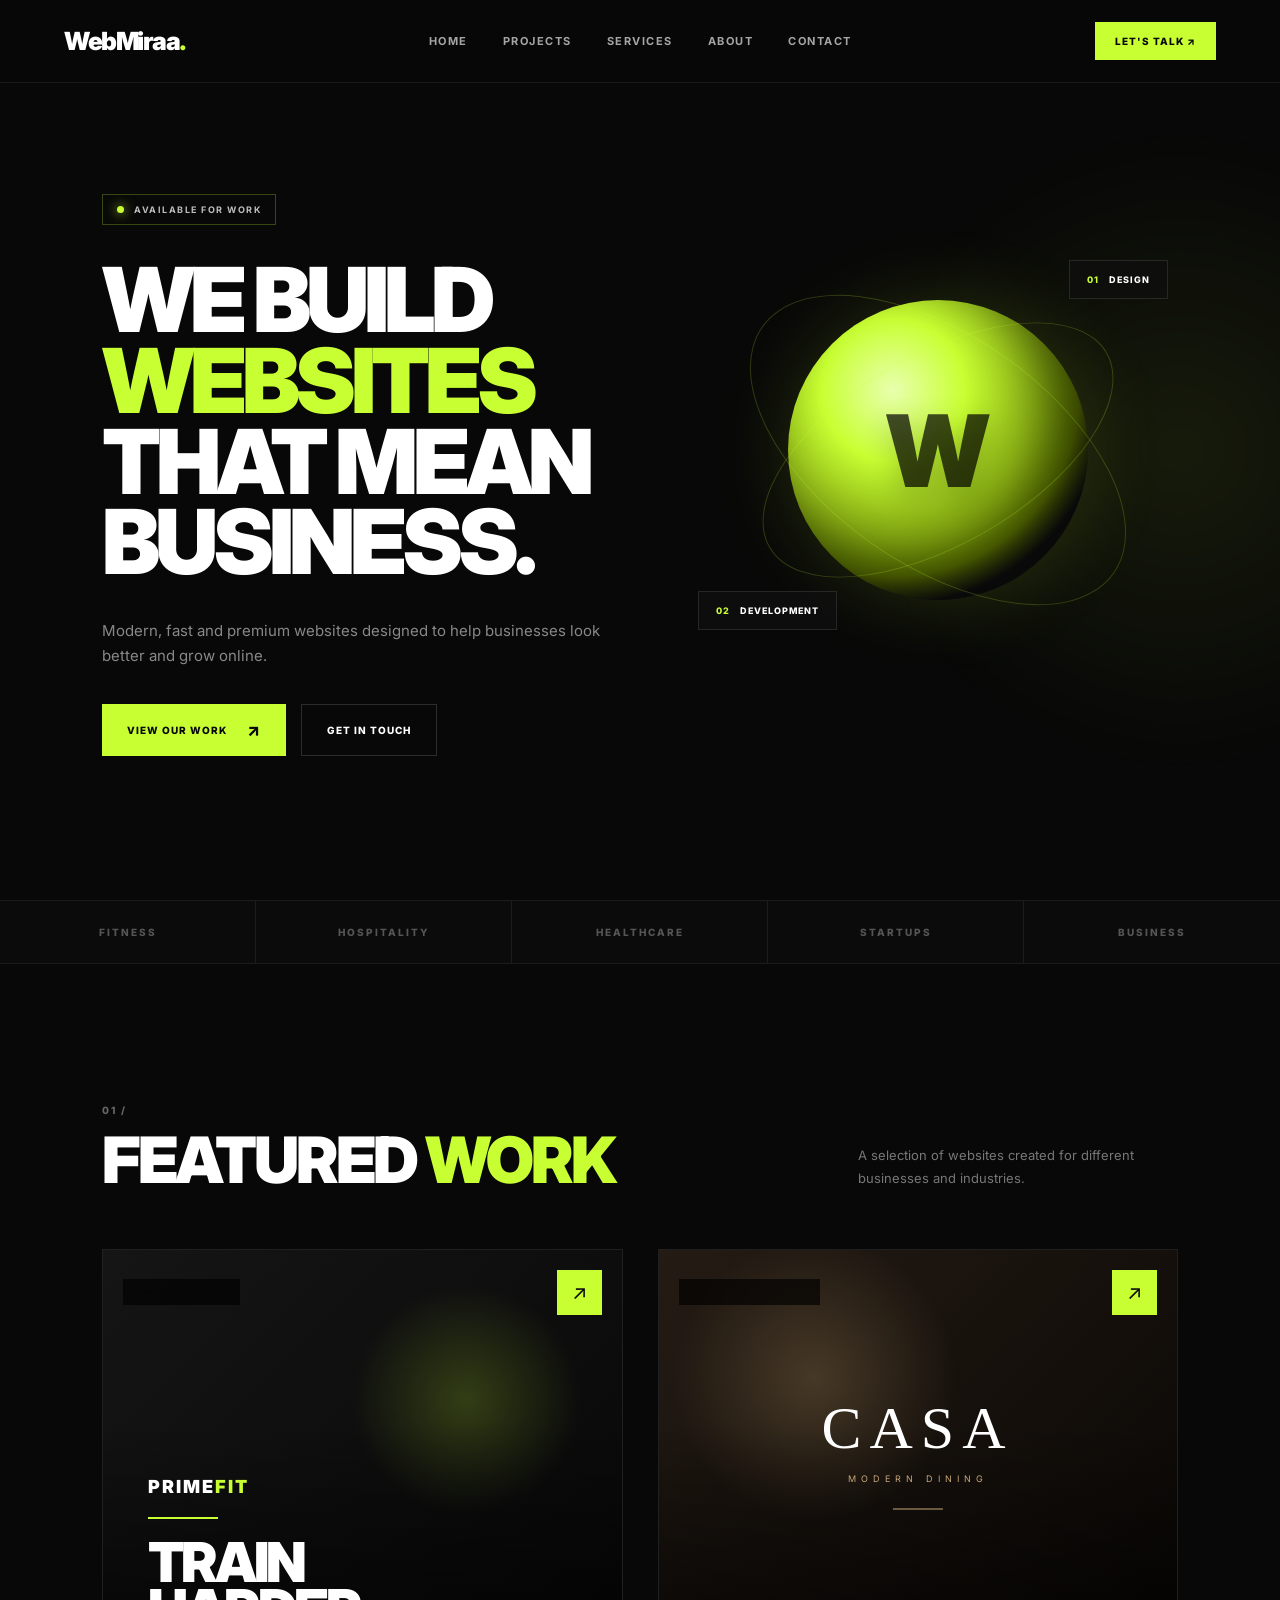
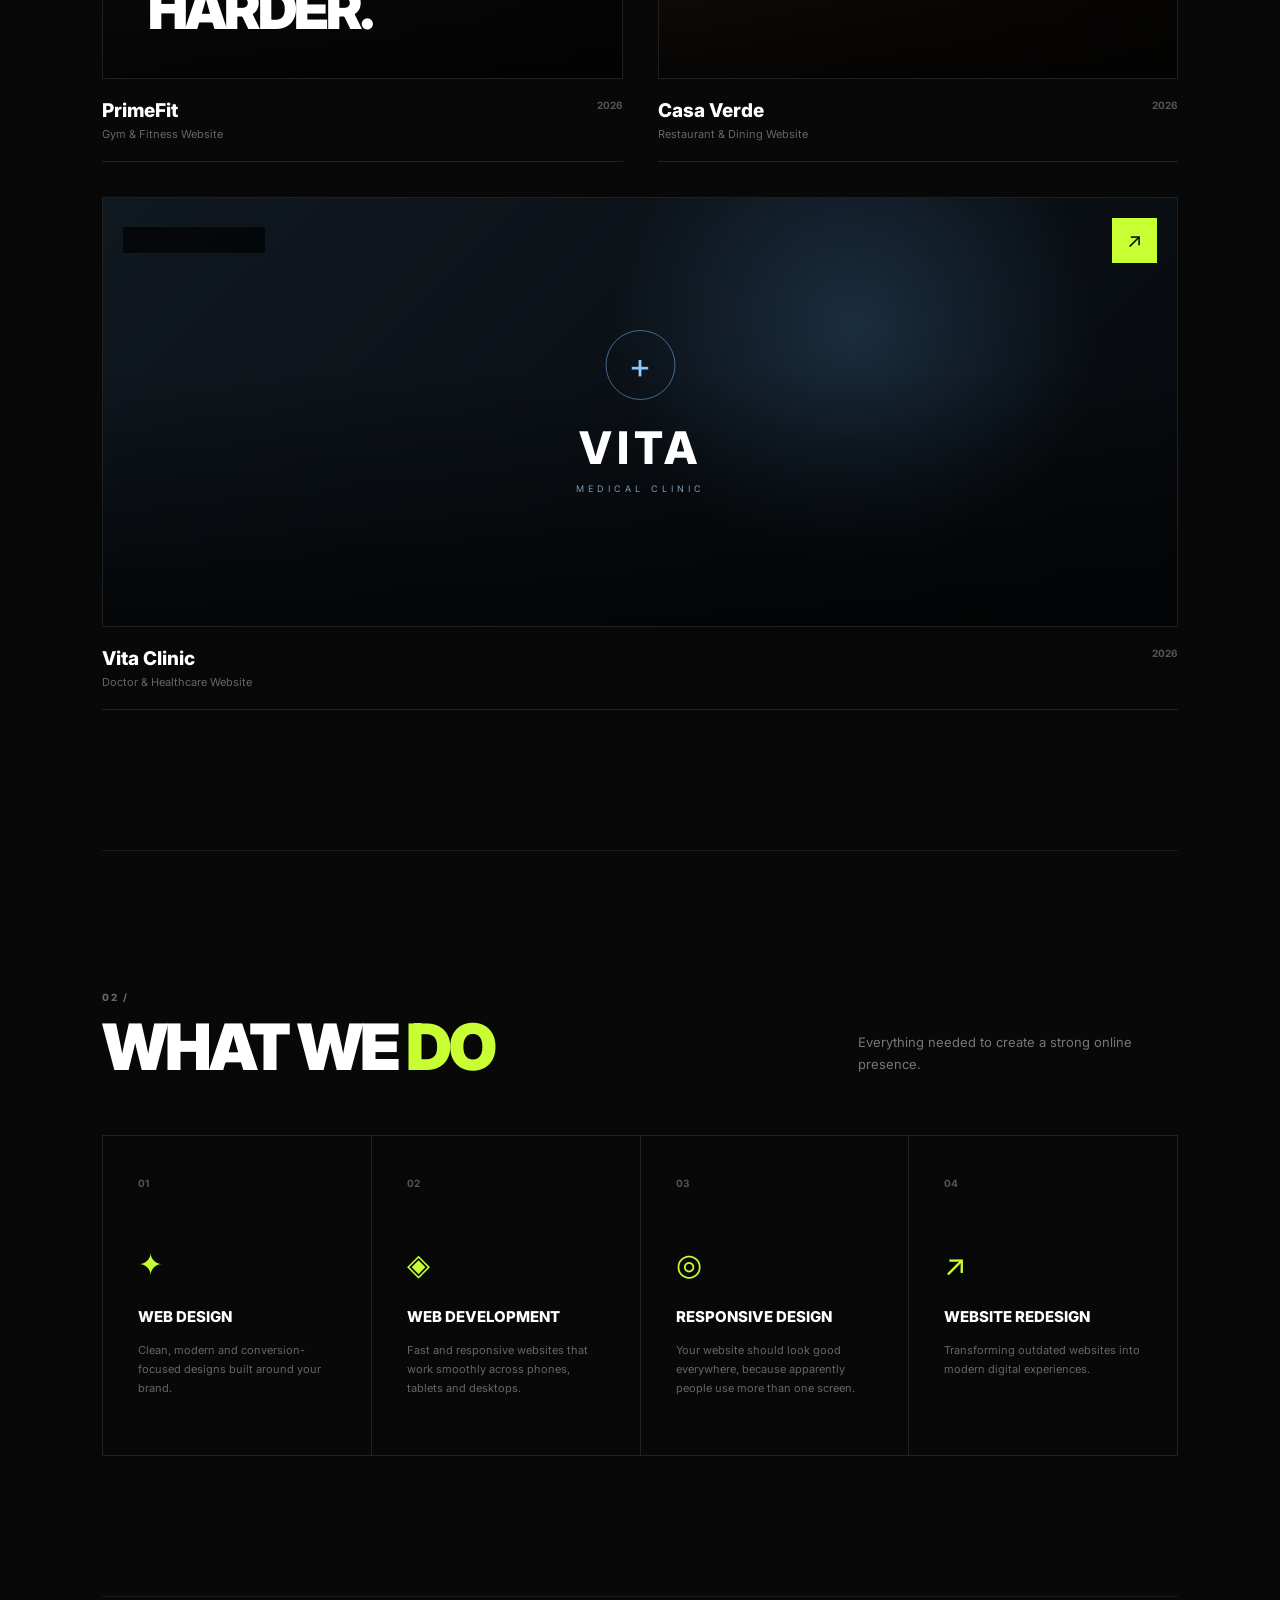
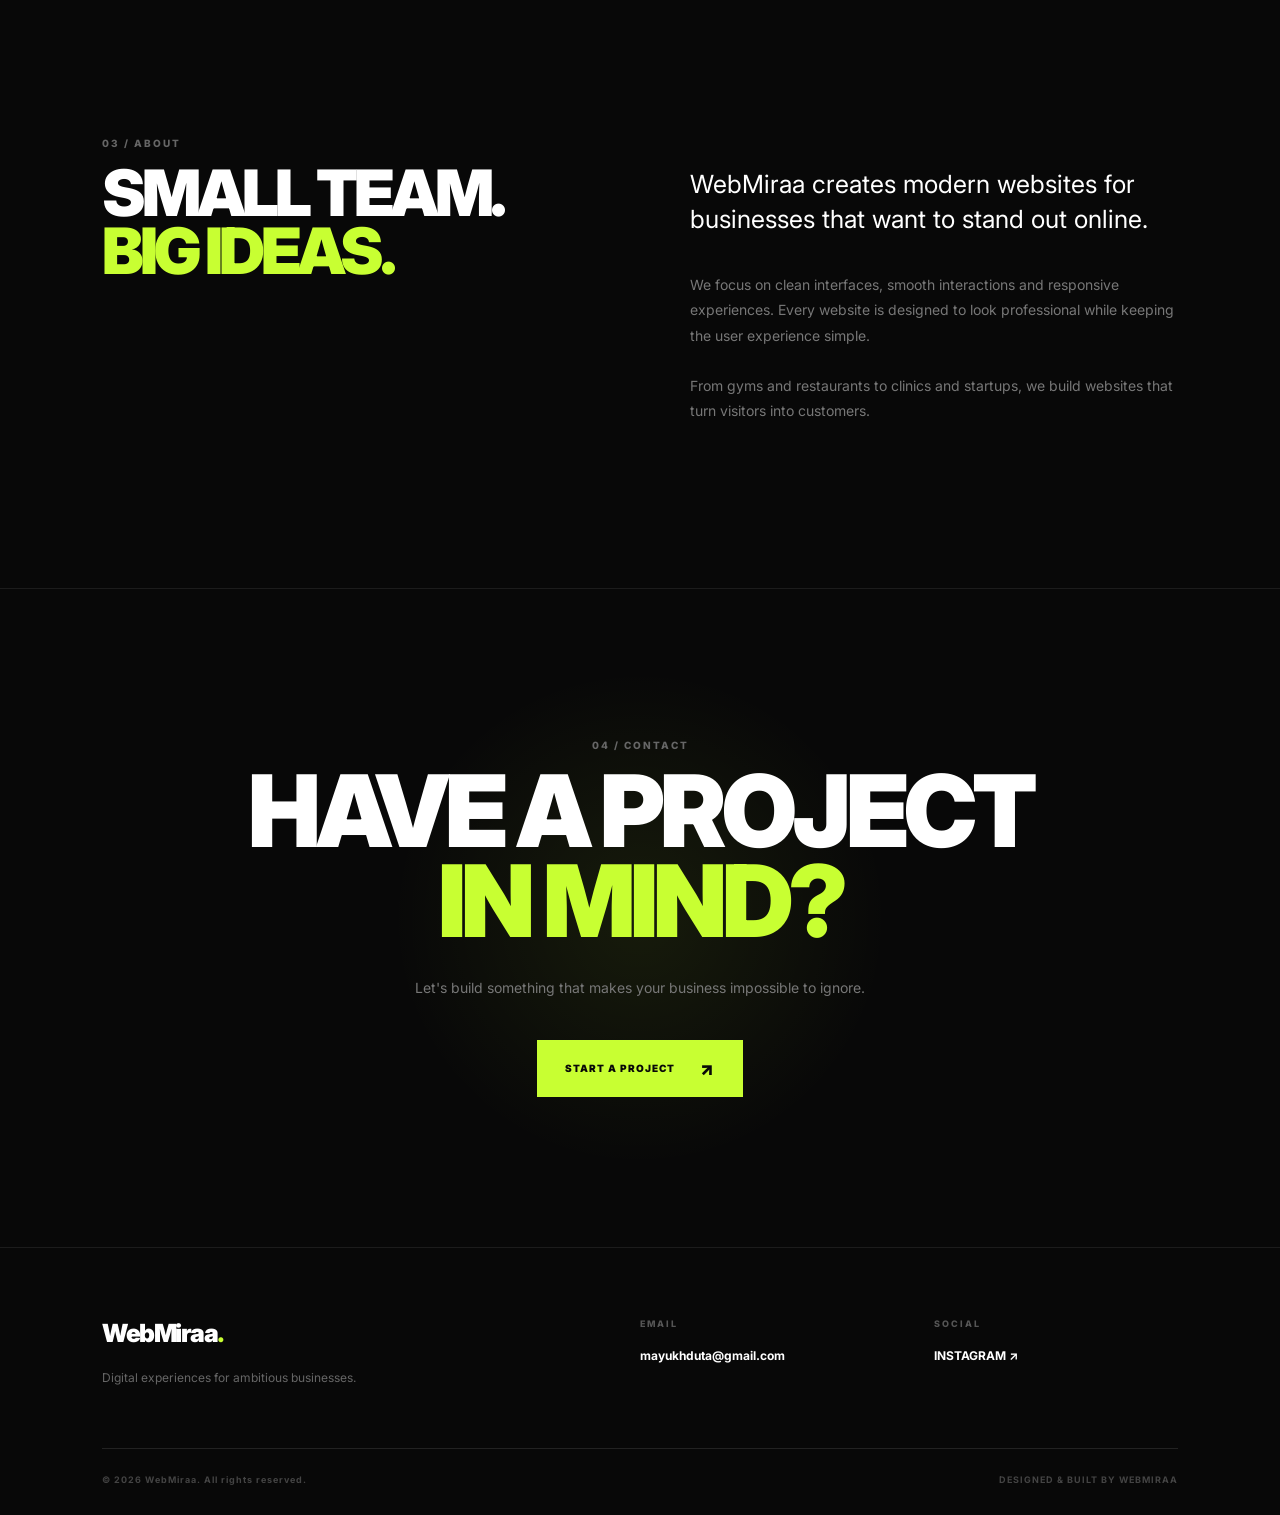
==== index.html @ 18532b86 "Add files via upload" ====
<!DOCTYPE html>
<html lang="en">
<head>
    <meta charset="UTF-8">
    <meta name="viewport" content="width=device-width, initial-scale=1.0">

    <title>WebMiraa | Premium Websites</title>

   

    <link rel="preconnect" href="https://fonts.googleapis.com">
    <link rel="preconnect" href="https://fonts.gstatic.com" crossorigin>
    <link href="https://fonts.googleapis.com/css2?family=Inter:wght@400;500;600;700;800;900&display=swap" rel="stylesheet">
   <link rel="stylesheet" href="style.css">
</head>

<body>

    <!-- ================= NAVBAR ================= -->

    <header class="navbar">
        <div class="nav-container">

            <a href="#home" class="logo">
                WebMiraa<span>.</span>
            </a>

            <nav class="nav-links">
                <a href="#home">HOME</a>
                <a href="#projects">PROJECTS</a>
                <a href="#services">SERVICES</a>
                <a href="#about">ABOUT</a>
                <a href="#contact">CONTACT</a>
            </nav>

            <a href="https://mail.google.com/mail/?view=cm&fs=1&to=mayukhduta@gmail.com"
               target="_blank"
               class="nav-button">
                LET'S TALK ↗
            </a>

        </div>
    </header>


    <!-- ================= HERO ================= -->

    <main>

        <section class="hero" id="home">

            <div class="hero-bg"></div>

            <div class="hero-content">

                <div class="availability">
                    <span></span>
                    AVAILABLE FOR WORK
                </div>

                <h1>
                    WE BUILD
                    <br>
                    <span>WEBSITES</span>
                    <br>
                    THAT MEAN
                    <br>
                    BUSINESS.
                </h1>

                <p>
                    Modern, fast and premium websites designed to help
                    businesses look better and grow online.
                </p>

                <div class="hero-buttons">

                    <a href="#projects" class="primary-btn">
                        VIEW OUR WORK
                        <span>↗</span>
                    </a>

                    <a href="https://mail.google.com/mail/?view=cm&fs=1&to=mayukhduta@gmail.com"
                       target="_blank"
                       class="secondary-btn">
                        GET IN TOUCH
                    </a>

                </div>

            </div>


            <!-- HERO ORB -->

            <div class="hero-visual">

                <div class="orb">
                    <div class="orb-inner">
                        W
                    </div>
                </div>

                <div class="orbit orbit-one"></div>
                <div class="orbit orbit-two"></div>

                <div class="floating-card card-one">
                    <span>01</span>
                    DESIGN
                </div>

                <div class="floating-card card-two">
                    <span>02</span>
                    DEVELOPMENT
                </div>

            </div>

        </section>


        <!-- ================= TRUST STRIP ================= -->

        <section class="trust-strip">

            <div>FITNESS</div>
            <div>HOSPITALITY</div>
            <div>HEALTHCARE</div>
            <div>STARTUPS</div>
            <div>BUSINESS</div>

        </section>


        <!-- ================= PROJECTS ================= -->

        <section class="projects section" id="projects">

            <div class="section-header">

                <div>
                    <span class="section-number">01 /</span>

                    <h2>
                        FEATURED
                        <span>WORK</span>
                    </h2>
                </div>

                <p>
                    A selection of websites created for different
                    businesses and industries.
                </p>

            </div>


            <div class="projects-grid">

                <!-- GYM -->

                <article class="project-card">

                    <div class="project-image gym-image">

                        <div class="project-overlay">

                            <span>FITNESS WEBSITE</span>

                            <a href="gym/index.html" class="project-link">
                                ↗
                            </a>

                        </div>

                        <div class="project-preview">
                            <div class="preview-logo">
                                PRIME<span>FIT</span>
                            </div>

                            <div class="preview-line"></div>

                            <div class="preview-text">
                                TRAIN<br>
                                HARDER.
                            </div>
                        </div>

                    </div>

                    <div class="project-info">

                        <div>
                            <h3>PrimeFit</h3>
                            <p>Gym & Fitness Website</p>
                        </div>

                        <span class="project-year">
                            2026
                        </span>

                    </div>

                </article>


                <!-- RESTAURANT -->

                <article class="project-card">

                    <div class="project-image restaurant-image">

                        <div class="project-overlay">

                            <span>RESTAURANT WEBSITE</span>

                            <a href="restaurant/index.html" class="project-link">
                                ↗
                            </a>

                        </div>

                        <div class="restaurant-preview">

                            <div class="restaurant-title">
                                CASA
                            </div>

                            <div class="restaurant-subtitle">
                                MODERN DINING
                            </div>

                            <div class="restaurant-line"></div>

                        </div>

                    </div>

                    <div class="project-info">

                        <div>
                            <h3>Casa Verde</h3>
                            <p>Restaurant & Dining Website</p>
                        </div>

                        <span class="project-year">
                            2026
                        </span>

                    </div>

                </article>


                <!-- CLINIC -->

                <article class="project-card">

                    <div class="project-image clinic-image">

                        <div class="project-overlay">

                            <span>HEALTHCARE WEBSITE</span>

                            <a href="clinic/index.html" class="project-link">
                                ↗
                            </a>

                        </div>

                        <div class="clinic-preview">

                            <div class="clinic-symbol">
                                +
                            </div>

                            <div class="clinic-name">
                                VITA
                            </div>

                            <div class="clinic-subtitle">
                                MEDICAL CLINIC
                            </div>

                        </div>

                    </div>

                    <div class="project-info">

                        <div>
                            <h3>Vita Clinic</h3>
                            <p>Doctor & Healthcare Website</p>
                        </div>

                        <span class="project-year">
                            2026
                        </span>

                    </div>

                </article>

            </div>

        </section>


        <!-- ================= SERVICES ================= -->

        <section class="services section" id="services">

            <div class="section-header">

                <div>
                    <span class="section-number">02 /</span>

                    <h2>
                        WHAT WE
                        <span>DO</span>
                    </h2>
                </div>

                <p>
                    Everything needed to create a strong online presence.
                </p>

            </div>


            <div class="services-grid">

                <div class="service-card">

                    <span class="service-number">01</span>

                    <div class="service-icon">
                        ✦
                    </div>

                    <h3>WEB DESIGN</h3>

                    <p>
                        Clean, modern and conversion-focused designs
                        built around your brand.
                    </p>

                </div>


                <div class="service-card">

                    <span class="service-number">02</span>

                    <div class="service-icon">
                        ◈
                    </div>

                    <h3>WEB DEVELOPMENT</h3>

                    <p>
                        Fast and responsive websites that work smoothly
                        across phones, tablets and desktops.
                    </p>

                </div>


                <div class="service-card">

                    <span class="service-number">03</span>

                    <div class="service-icon">
                        ◎
                    </div>

                    <h3>RESPONSIVE DESIGN</h3>

                    <p>
                        Your website should look good everywhere,
                        because apparently people use more than one screen.
                    </p>

                </div>


                <div class="service-card">

                    <span class="service-number">04</span>

                    <div class="service-icon">
                        ↗
                    </div>

                    <h3>WEBSITE REDESIGN</h3>

                    <p>
                        Transforming outdated websites into modern
                        digital experiences.
                    </p>

                </div>

            </div>

        </section>


        <!-- ================= ABOUT ================= -->

        <section class="about section" id="about">

            <div class="about-left">

                <span class="section-number">03 / ABOUT</span>

                <h2>
                    SMALL TEAM.
                    <br>
                    <span>BIG IDEAS.</span>
                </h2>

            </div>


            <div class="about-right">

                <p class="about-large">
                    WebMiraa creates modern websites for businesses
                    that want to stand out online.
                </p>

                <p>
                    We focus on clean interfaces, smooth interactions
                    and responsive experiences. Every website is designed
                    to look professional while keeping the user experience
                    simple.
                </p>

                <p>
                    From gyms and restaurants to clinics and startups,
                    we build websites that turn visitors into customers.
                </p>

            </div>

        </section>


        <!-- ================= CTA ================= -->

        <section class="cta section" id="contact">

            <div class="cta-glow"></div>

            <span class="section-number">04 / CONTACT</span>

            <h2>
                HAVE A PROJECT
                <br>
                <span>IN MIND?</span>
            </h2>

            <p>
                Let's build something that makes your business
                impossible to ignore.
            </p>

            <a href="https://mail.google.com/mail/?view=cm&fs=1&to=mayukhduta@gmail.com"
               target="_blank"
               class="cta-button">

                START A PROJECT
                <span>↗</span>

            </a>

        </section>

    </main>


    <!-- ================= FOOTER ================= -->

    <footer>

        <div class="footer-top">

            <div class="footer-brand">

                <a href="#home" class="logo">
                    WebMiraa<span>.</span>
                </a>

                <p>
                    Digital experiences for ambitious businesses.
                </p>

            </div>


            <div class="footer-contact">

                <span>EMAIL</span>

                <a href="https://mail.google.com/mail/?view=cm&fs=1&to=mayukhduta@gmail.com"
                   target="_blank">

                    mayukhduta@gmail.com

                </a>

            </div>


            <div class="footer-social">

                <span>SOCIAL</span>

                <a href="https://www.instagram.com/webmiraa/"
                   target="_blank">

                    INSTAGRAM ↗

                </a>

            </div>

        </div>


        <div class="footer-bottom">

            <p>
                © 2026 WebMiraa. All rights reserved.
            </p>

            <p>
                DESIGNED & BUILT BY WEBMIRAA
            </p>

        </div>

    </footer>


</body>
</html>
---- style.css ----
/* =====================================================
   WEBMIRAA PORTFOLIO
   ===================================================== */

* {
    margin: 0;
    padding: 0;
    box-sizing: border-box;
}

html {
    scroll-behavior: smooth;
}

body {
    background: #080808;
    color: #ffffff;
    font-family: "Inter", sans-serif;
    overflow-x: hidden;
}

a {
    color: inherit;
    text-decoration: none;
}

button,
a {
    -webkit-tap-highlight-color: transparent;
}


/* =====================================================
   NAVBAR
   ===================================================== */

.navbar {
    position: fixed;
    top: 0;
    left: 0;
    width: 100%;
    z-index: 1000;

    background: rgba(8, 8, 8, 0.78);
    backdrop-filter: blur(18px);
    -webkit-backdrop-filter: blur(18px);

    border-bottom: 1px solid rgba(255, 255, 255, 0.08);
}

.nav-container {
    width: min(1200px, 90%);
    margin: auto;

    height: 82px;

    display: flex;
    align-items: center;
    justify-content: space-between;
}

.logo {
    font-size: 25px;
    font-weight: 900;
    letter-spacing: -1.5px;
}

.logo span {
    color: #c8ff32;
}

.nav-links {
    display: flex;
    gap: 35px;
}

.nav-links a {
    position: relative;

    font-size: 11px;
    font-weight: 700;
    letter-spacing: 1.5px;

    color: #a5a5a5;

    transition: 0.3s ease;
}

.nav-links a::after {
    content: "";

    position: absolute;
    left: 0;
    bottom: -8px;

    width: 0;
    height: 1px;

    background: #c8ff32;

    transition: width 0.3s ease;
}

.nav-links a:hover {
    color: #ffffff;
}

.nav-links a:hover::after {
    width: 100%;
}

.nav-button {
    padding: 13px 20px;

    background: #c8ff32;
    color: #080808;

    font-size: 10px;
    font-weight: 800;
    letter-spacing: 1px;

    transition: 0.3s ease;
}

.nav-button:hover {
    transform: translateY(-3px);
    box-shadow: 0 10px 30px rgba(200, 255, 50, 0.2);
}


/* =====================================================
   HERO
   ===================================================== */

.hero {
    position: relative;

    min-height: 100vh;
    width: 100%;

    display: flex;
    align-items: center;

    padding: 150px 8% 100px;

    overflow: hidden;
}

.hero-bg {
    position: absolute;

    width: 700px;
    height: 700px;

    right: -250px;
    top: 50%;

    transform: translateY(-50%);

    background: radial-gradient(
        circle,
        rgba(200, 255, 50, 0.08),
        transparent 65%
    );

    filter: blur(10px);

    animation: glowMove 8s ease-in-out infinite;
}

.hero-content {
    position: relative;
    z-index: 2;

    max-width: 700px;

    animation: fadeUp 1s ease forwards;
}

.availability {
    display: inline-flex;
    align-items: center;
    gap: 10px;

    padding: 9px 14px;

    border: 1px solid rgba(200, 255, 50, 0.25);

    color: #bdbdbd;

    font-size: 9px;
    font-weight: 700;
    letter-spacing: 1.5px;

    margin-bottom: 35px;
}

.availability span {
    width: 7px;
    height: 7px;

    background: #c8ff32;

    border-radius: 50%;

    box-shadow: 0 0 12px #c8ff32;

    animation: pulse 2s infinite;
}

.hero h1 {
    font-size: clamp(50px, 7vw, 100px);

    line-height: 0.9;

    font-weight: 900;

    letter-spacing: -5px;
}

.hero h1 span {
    color: #c8ff32;
}

.hero-content > p {
    max-width: 500px;

    margin-top: 35px;

    color: #888;

    font-size: 15px;
    line-height: 1.7;
}

.hero-buttons {
    display: flex;
    gap: 15px;

    margin-top: 35px;
}

.primary-btn,
.secondary-btn {
    display: inline-flex;
    align-items: center;
    justify-content: center;

    min-height: 52px;

    padding: 0 25px;

    font-size: 10px;
    font-weight: 800;
    letter-spacing: 1px;

    transition: 0.3s ease;
}

.primary-btn {
    background: #c8ff32;
    color: #080808;
}

.primary-btn span {
    margin-left: 20px;
    font-size: 17px;
}

.primary-btn:hover {
    transform: translateY(-4px);
    box-shadow: 0 15px 35px rgba(200, 255, 50, 0.2);
}

.secondary-btn {
    border: 1px solid rgba(255, 255, 255, 0.15);
    color: #ffffff;
}

.secondary-btn:hover {
    border-color: #c8ff32;
    color: #c8ff32;
    transform: translateY(-4px);
}


/* =====================================================
   HERO VISUAL
   ===================================================== */

.hero-visual {
    position: absolute;

    right: 8%;
    top: 50%;

    width: 480px;
    height: 480px;

    transform: translateY(-50%);

    display: flex;
    align-items: center;
    justify-content: center;
}

.orb {
    width: 300px;
    height: 300px;

    border-radius: 50%;

    background:
        radial-gradient(
            circle at 35% 30%,
            #e8ffae,
            #c8ff32 25%,
            #5c7500 65%,
            #111 75%
        );

    box-shadow:
        0 0 80px rgba(200, 255, 50, 0.15),
        inset -30px -30px 50px rgba(0, 0, 0, 0.45);

    animation: floatOrb 5s ease-in-out infinite;
}

.orb-inner {
    width: 100%;
    height: 100%;

    display: flex;
    align-items: center;
    justify-content: center;

    font-size: 100px;
    font-weight: 900;

    color: rgba(0, 0, 0, 0.7);

    text-shadow: 0 10px 30px rgba(0, 0, 0, 0.2);
}

.orbit {
    position: absolute;

    border: 1px solid rgba(200, 255, 50, 0.2);

    border-radius: 50%;
}

.orbit-one {
    width: 390px;
    height: 190px;

    transform: rotate(-30deg);

    animation: rotateOrbit 10s linear infinite;
}

.orbit-two {
    width: 430px;
    height: 230px;

    transform: rotate(35deg);

    animation: rotateOrbitReverse 13s linear infinite;
}

.floating-card {
    position: absolute;

    padding: 13px 17px;

    background: rgba(15, 15, 15, 0.8);

    border: 1px solid rgba(255, 255, 255, 0.1);

    backdrop-filter: blur(10px);

    font-size: 9px;
    font-weight: 800;
    letter-spacing: 1px;

    animation: floatCard 4s ease-in-out infinite;
}

.floating-card span {
    color: #c8ff32;
    margin-right: 7px;
}

.card-one {
    top: 50px;
    right: 10px;
}

.card-two {
    bottom: 60px;
    left: 0;

    animation-delay: 1s;
}


/* =====================================================
   TRUST STRIP
   ===================================================== */

.trust-strip {
    width: 100%;

    display: grid;
    grid-template-columns: repeat(5, 1fr);

    border-top: 1px solid #1c1c1c;
    border-bottom: 1px solid #1c1c1c;

    background: #0b0b0b;
}

.trust-strip div {
    padding: 25px 10px;

    text-align: center;

    color: #555;

    font-size: 10px;
    font-weight: 800;
    letter-spacing: 2px;

    border-right: 1px solid #1c1c1c;

    transition: 0.3s ease;
}

.trust-strip div:last-child {
    border-right: none;
}

.trust-strip div:hover {
    color: #c8ff32;
}


/* =====================================================
   SECTIONS
   ===================================================== */

.section {
    width: min(1200px, 84%);
    margin: auto;

    padding: 140px 0;
}

.section-header {
    display: flex;
    justify-content: space-between;
    align-items: flex-end;

    margin-bottom: 60px;
}

.section-number {
    display: block;

    margin-bottom: 15px;

    color: #666;

    font-size: 10px;
    font-weight: 800;
    letter-spacing: 2px;
}

.section-header h2 {
    font-size: clamp(42px, 5vw, 70px);

    line-height: 0.9;

    letter-spacing: -3px;

    font-weight: 900;
}

.section-header h2 span,
.about h2 span,
.cta h2 span {
    color: #c8ff32;
}

.section-header > p {
    max-width: 320px;

    color: #777;

    font-size: 13px;
    line-height: 1.7;
}


/* =====================================================
   PROJECTS
   ===================================================== */

.projects-grid {
    display: grid;

    grid-template-columns: repeat(2, 1fr);

    gap: 35px;
}

.project-card {
    transition: 0.4s ease;
}

.project-card:last-child {
    grid-column: 1 / -1;
}

.project-image {
    position: relative;

    height: 430px;

    overflow: hidden;

    border: 1px solid #202020;
}

.project-image::after {
    content: "";

    position: absolute;

    inset: 0;

    background: linear-gradient(
        180deg,
        transparent 40%,
        rgba(0, 0, 0, 0.7)
    );
}

.project-card:hover .project-image {
    border-color: rgba(200, 255, 50, 0.4);
}

.project-overlay {
    position: absolute;

    z-index: 5;

    top: 20px;
    left: 20px;
    right: 20px;

    display: flex;
    align-items: center;
    justify-content: space-between;
}

.project-overlay span {
    padding: 8px 12px;

    background: rgba(0, 0, 0, 0.65);

    backdrop-filter: blur(10px);

    font-size: 8px;
    font-weight: 800;
    letter-spacing: 1.5px;
}

.project-link {
    width: 45px;
    height: 45px;

    display: flex;
    align-items: center;
    justify-content: center;

    background: #c8ff32;
    color: #080808;

    font-size: 20px;

    transition: 0.3s ease;
}

.project-link:hover {
    transform: rotate(45deg) scale(1.08);
}

.project-info {
    display: flex;
    justify-content: space-between;

    padding: 20px 0;

    border-bottom: 1px solid #222;
}

.project-info h3 {
    font-size: 19px;
    font-weight: 800;
}

.project-info p {
    margin-top: 5px;

    color: #666;

    font-size: 11px;
}

.project-year {
    color: #555;

    font-size: 10px;
    font-weight: 700;
}


/* =====================================================
   PROJECT PREVIEWS
   ===================================================== */

.gym-image {
    background:
        radial-gradient(
            circle at 70% 35%,
            rgba(200, 255, 50, 0.2),
            transparent 25%
        ),
        linear-gradient(
            135deg,
            #151515,
            #070707
        );
}

.project-preview {
    position: absolute;

    z-index: 2;

    left: 45px;
    bottom: 45px;
}

.preview-logo {
    font-size: 18px;
    font-weight: 900;
    letter-spacing: 2px;
}

.preview-logo span {
    color: #c8ff32;
}

.preview-line {
    width: 70px;
    height: 2px;

    background: #c8ff32;

    margin: 20px 0;
}

.preview-text {
    font-size: 55px;
    line-height: 0.85;

    font-weight: 900;
    letter-spacing: -3px;
}


.restaurant-image {
    background:
        radial-gradient(
            circle at 30% 30%,
            rgba(240, 200, 130, 0.2),
            transparent 30%
        ),
        linear-gradient(
            135deg,
            #241b14,
            #080604
        );
}

.restaurant-preview {
    position: absolute;

    z-index: 2;

    left: 50%;
    top: 50%;

    transform: translate(-50%, -50%);

    text-align: center;
}

.restaurant-title {
    font-size: 60px;

    font-family: Georgia, serif;

    letter-spacing: 8px;
}

.restaurant-subtitle {
    margin-top: 10px;

    font-size: 9px;
    letter-spacing: 5px;

    color: #c6a77b;
}

.restaurant-line {
    width: 50px;
    height: 1px;

    background: #c6a77b;

    margin: 25px auto;
}


.clinic-image {
    background:
        radial-gradient(
            circle at 70% 30%,
            rgba(100, 180, 255, 0.18),
            transparent 30%
        ),
        linear-gradient(
            135deg,
            #101820,
            #06090c
        );
}

.clinic-preview {
    position: absolute;

    z-index: 2;

    left: 50%;
    top: 50%;

    transform: translate(-50%, -50%);

    text-align: center;
}

.clinic-symbol {
    width: 70px;
    height: 70px;

    display: flex;
    align-items: center;
    justify-content: center;

    margin: auto auto 20px;

    border: 1px solid rgba(120, 190, 255, 0.5);

    border-radius: 50%;

    color: #8bcaff;

    font-size: 35px;
}

.clinic-name {
    font-size: 45px;
    font-weight: 800;

    letter-spacing: 5px;
}

.clinic-subtitle {
    margin-top: 8px;

    color: #7c9db8;

    font-size: 9px;
    letter-spacing: 4px;
}


/* =====================================================
   SERVICES
   ===================================================== */

.services {
    border-top: 1px solid #1a1a1a;
}

.services-grid {
    display: grid;

    grid-template-columns: repeat(4, 1fr);

    border-top: 1px solid #222;
    border-left: 1px solid #222;
}

.service-card {
    position: relative;

    min-height: 320px;

    padding: 35px;

    border-right: 1px solid #222;
    border-bottom: 1px solid #222;

    transition: 0.4s ease;
}

.service-card:hover {
    background: #101010;
    transform: translateY(-8px);
}

.service-number {
    color: #555;

    font-size: 10px;
    font-weight: 700;
}

.service-icon {
    margin-top: 55px;

    color: #c8ff32;

    font-size: 30px;
}

.service-card h3 {
    margin-top: 25px;

    font-size: 15px;
    font-weight: 800;
}

.service-card p {
    margin-top: 15px;

    color: #666;

    font-size: 11px;
    line-height: 1.7;
}


/* =====================================================
   ABOUT
   ===================================================== */

.about {
    display: grid;

    grid-template-columns: 1fr 1fr;

    gap: 100px;

    border-top: 1px solid #1a1a1a;
}

.about-left h2 {
    font-size: clamp(45px, 5vw, 75px);

    line-height: 0.9;

    letter-spacing: -4px;

    font-weight: 900;
}

.about-right {
    padding-top: 30px;
}

.about-large {
    color: #ffffff !important;

    font-size: 25px !important;

    line-height: 1.4 !important;

    margin-bottom: 35px !important;
}

.about-right p {
    max-width: 520px;

    margin-bottom: 25px;

    color: #777;

    font-size: 14px;
    line-height: 1.8;
}


/* =====================================================
   CTA
   ===================================================== */

.cta {
    position: relative;

    width: 100%;
    max-width: none;

    padding: 150px 8%;

    text-align: center;

    overflow: hidden;

    border-top: 1px solid #1c1c1c;
    border-bottom: 1px solid #1c1c1c;
}

.cta-glow {
    position: absolute;

    width: 500px;
    height: 500px;

    left: 50%;
    top: 50%;

    transform: translate(-50%, -50%);

    background: radial-gradient(
        circle,
        rgba(200, 255, 50, 0.08),
        transparent 70%
    );

    pointer-events: none;

    animation: glowMove 7s ease-in-out infinite;
}

.cta .section-number {
    position: relative;
    z-index: 2;
}

.cta h2 {
    position: relative;
    z-index: 2;

    font-size: clamp(50px, 8vw, 100px);

    line-height: 0.9;

    letter-spacing: -5px;

    font-weight: 900;
}

.cta p {
    position: relative;
    z-index: 2;

    max-width: 500px;

    margin: 30px auto;

    color: #777;

    font-size: 14px;
    line-height: 1.7;
}

.cta-button {
    position: relative;
    z-index: 2;

    display: inline-flex;
    align-items: center;
    justify-content: center;

    gap: 25px;

    margin-top: 10px;

    padding: 18px 28px;

    background: #c8ff32;
    color: #080808;

    font-size: 10px;
    font-weight: 900;
    letter-spacing: 1px;

    transition: 0.3s ease;
}

.cta-button span {
    font-size: 18px;
}

.cta-button:hover {
    transform: translateY(-5px);

    box-shadow:
        0 15px 40px rgba(200, 255, 50, 0.2);
}


/* =====================================================
   FOOTER
   ===================================================== */

footer {
    width: min(1200px, 84%);

    margin: auto;

    padding: 70px 0 30px;
}

.footer-top {
    display: grid;

    grid-template-columns: 2fr 1fr 1fr;

    gap: 50px;

    padding-bottom: 60px;

    border-bottom: 1px solid #222;
}

.footer-brand p {
    max-width: 260px;

    margin-top: 20px;

    color: #666;

    font-size: 12px;
    line-height: 1.7;
}

.footer-contact span,
.footer-social span {
    display: block;

    margin-bottom: 15px;

    color: #555;

    font-size: 9px;
    font-weight: 800;
    letter-spacing: 2px;
}

.footer-contact a,
.footer-social a {
    font-size: 12px;
    font-weight: 700;

    transition: 0.3s ease;
}

.footer-contact a:hover,
.footer-social a:hover {
    color: #c8ff32;
}

.footer-bottom {
    display: flex;
    justify-content: space-between;

    padding-top: 25px;

    color: #444;

    font-size: 9px;
    font-weight: 700;
    letter-spacing: 1px;
}


/* =====================================================
   ANIMATIONS
   ===================================================== */

@keyframes fadeUp {

    from {
        opacity: 0;
        transform: translateY(40px);
    }

    to {
        opacity: 1;
        transform: translateY(0);
    }

}


@keyframes floatOrb {

    0%,
    100% {
        transform: translateY(0);
    }

    50% {
        transform: translateY(-18px);
    }

}


@keyframes floatCard {

    0%,
    100% {
        transform: translateY(0);
    }

    50% {
        transform: translateY(-12px);
    }

}


@keyframes pulse {

    0% {
        opacity: 1;
        transform: scale(1);
    }

    50% {
        opacity: 0.5;
        transform: scale(0.7);
    }

    100% {
        opacity: 1;
        transform: scale(1);
    }

}


@keyframes glowMove {

    0%,
    100% {
        transform: translateY(-50%) scale(1);
    }

    50% {
        transform: translateY(-50%) scale(1.15);
    }

}


@keyframes rotateOrbit {

    from {
        transform: rotate(-30deg);
    }

    to {
        transform: rotate(330deg);
    }

}


@keyframes rotateOrbitReverse {

    from {
        transform: rotate(35deg);
    }

    to {
        transform: rotate(-325deg);
    }

}


/* =====================================================
   HOVER ANIMATION
   ===================================================== */

.project-card:hover .project-preview,
.project-card:hover .restaurant-preview,
.project-card:hover .clinic-preview {
    transform: translate(-50%, -55%) scale(1.04);
}

.project-preview,
.restaurant-preview,
.clinic-preview {
    transition: 0.5s ease;
}


/* =====================================================
   RESPONSIVE
   ===================================================== */

@media (max-width: 1000px) {

    .nav-links {
        gap: 18px;
    }

    .hero {
        padding-left: 6%;
    }

    .hero-visual {
        opacity: 0.35;
        right: -100px;
    }

    .services-grid {
        grid-template-columns: repeat(2, 1fr);
    }

}


@media (max-width: 760px) {

    .nav-container {
        height: 70px;
    }

    .nav-links {
        display: none;
    }

    .nav-button {
        padding: 11px 15px;
    }

    .hero {
        min-height: auto;

        padding-top: 140px;
        padding-bottom: 100px;
    }

    .hero h1 {
        font-size: clamp(48px, 14vw, 75px);

        letter-spacing: -3px;
    }

    .hero-visual {
        width: 300px;
        height: 300px;

        right: -100px;

        opacity: 0.2;
    }

    .orb {
        width: 200px;
        height: 200px;
    }

    .orb-inner {
        font-size: 70px;
    }

    .orbit-one {
        width: 280px;
        height: 130px;
    }

    .orbit-two {
        width: 300px;
        height: 150px;
    }

    .trust-strip {
        grid-template-columns: repeat(2, 1fr);
    }

    .trust-strip div:last-child {
        grid-column: 1 / -1;
    }

    .section {
        width: 88%;

        padding: 90px 0;
    }

    .section-header {
        display: block;
    }

    .section-header > p {
        margin-top: 25px;
    }

    .projects-grid {
        grid-template-columns: 1fr;
    }

    .project-card:last-child {
        grid-column: auto;
    }

    .project-image {
        height: 350px;
    }

    .services-grid {
        grid-template-columns: 1fr;
    }

    .about {
        grid-template-columns: 1fr;

        gap: 40px;
    }

    .about-right {
        padding-top: 0;
    }

    .cta {
        padding: 100px 6%;
    }

    .cta h2 {
        letter-spacing: -3px;
    }

    footer {
        width: 88%;
    }

    .footer-top {
        grid-template-columns: 1fr;

        gap: 40px;
    }

    .footer-bottom {
        display: block;
    }

    .footer-bottom p:last-child {
        margin-top: 12px;
    }

}


@media (max-width: 450px) {

    .hero-buttons {
        flex-direction: column;
    }

    .primary-btn,
    .secondary-btn {
        width: 100%;
    }

    .project-image {
        height: 300px;
    }

    .preview-text {
        font-size: 42px;
    }

    .restaurant-title {
        font-size: 45px;
    }

    .clinic-name {
        font-size: 35px;
    }

}
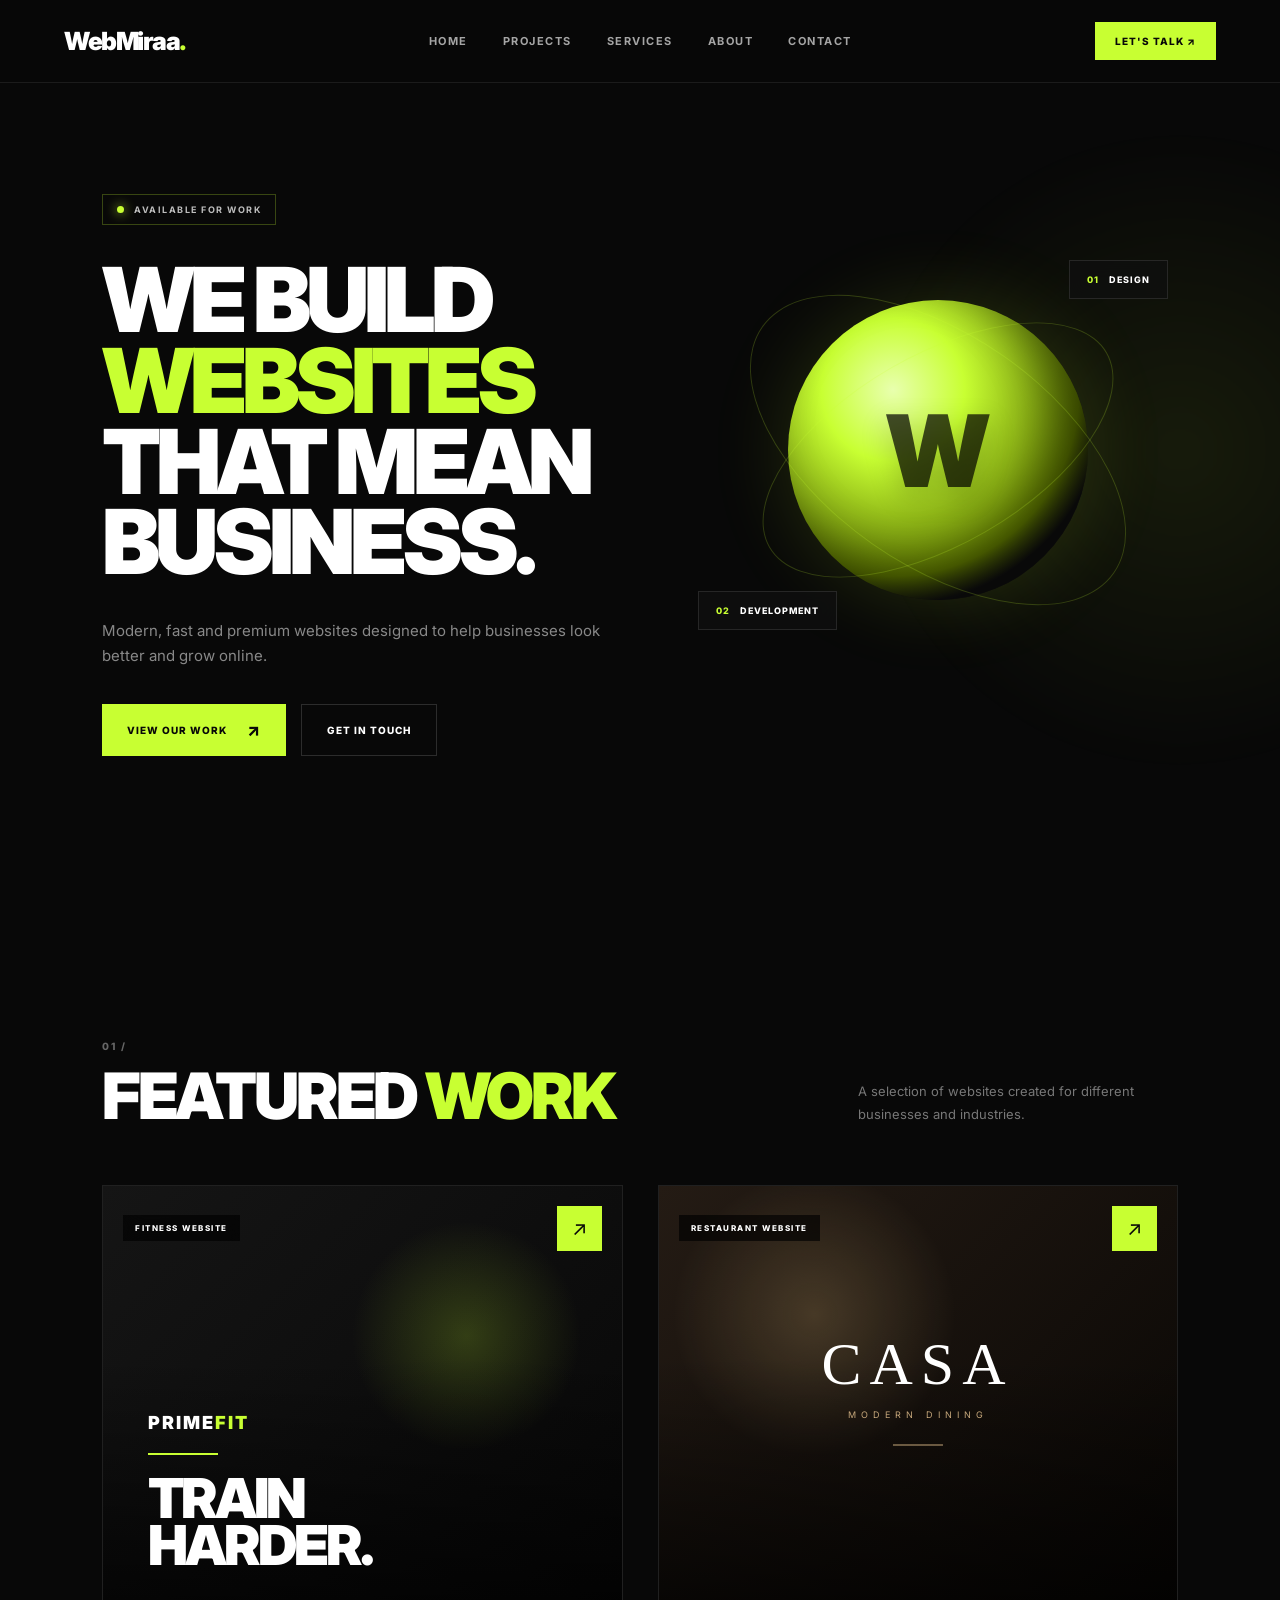
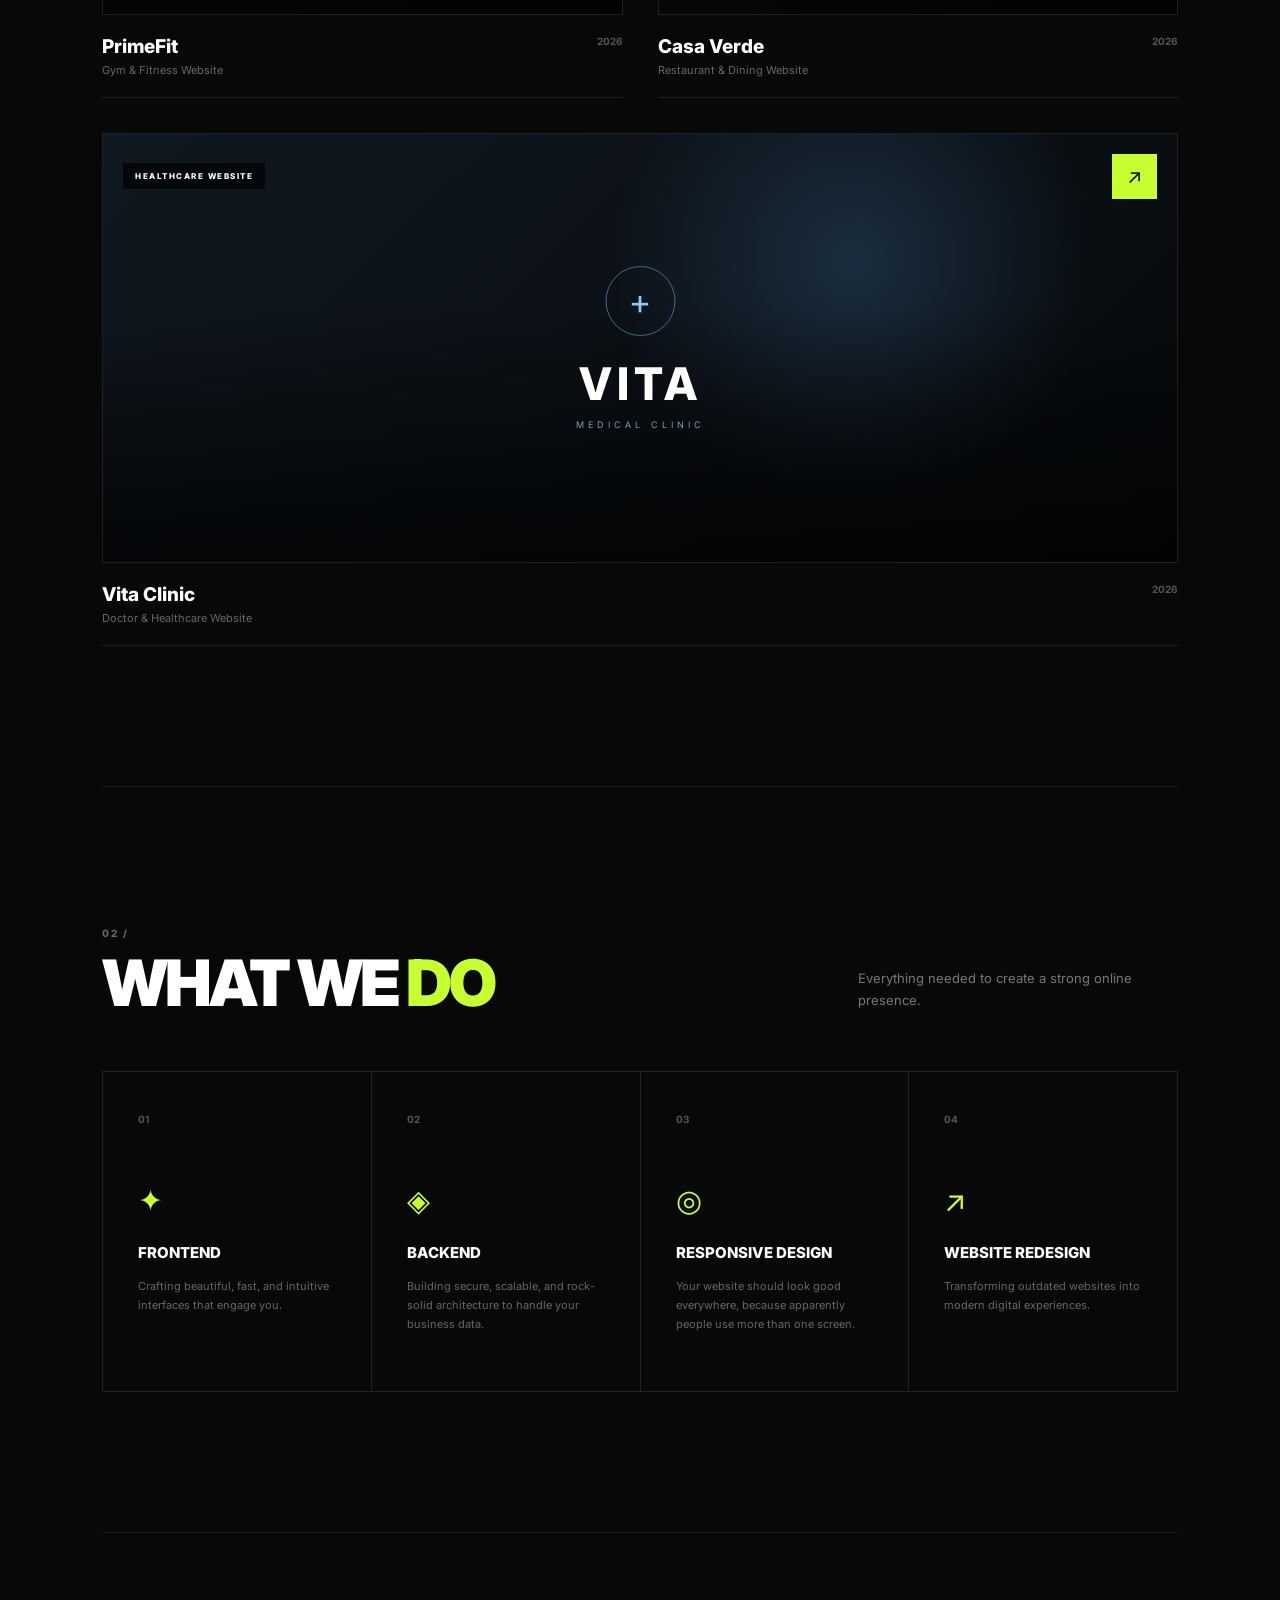
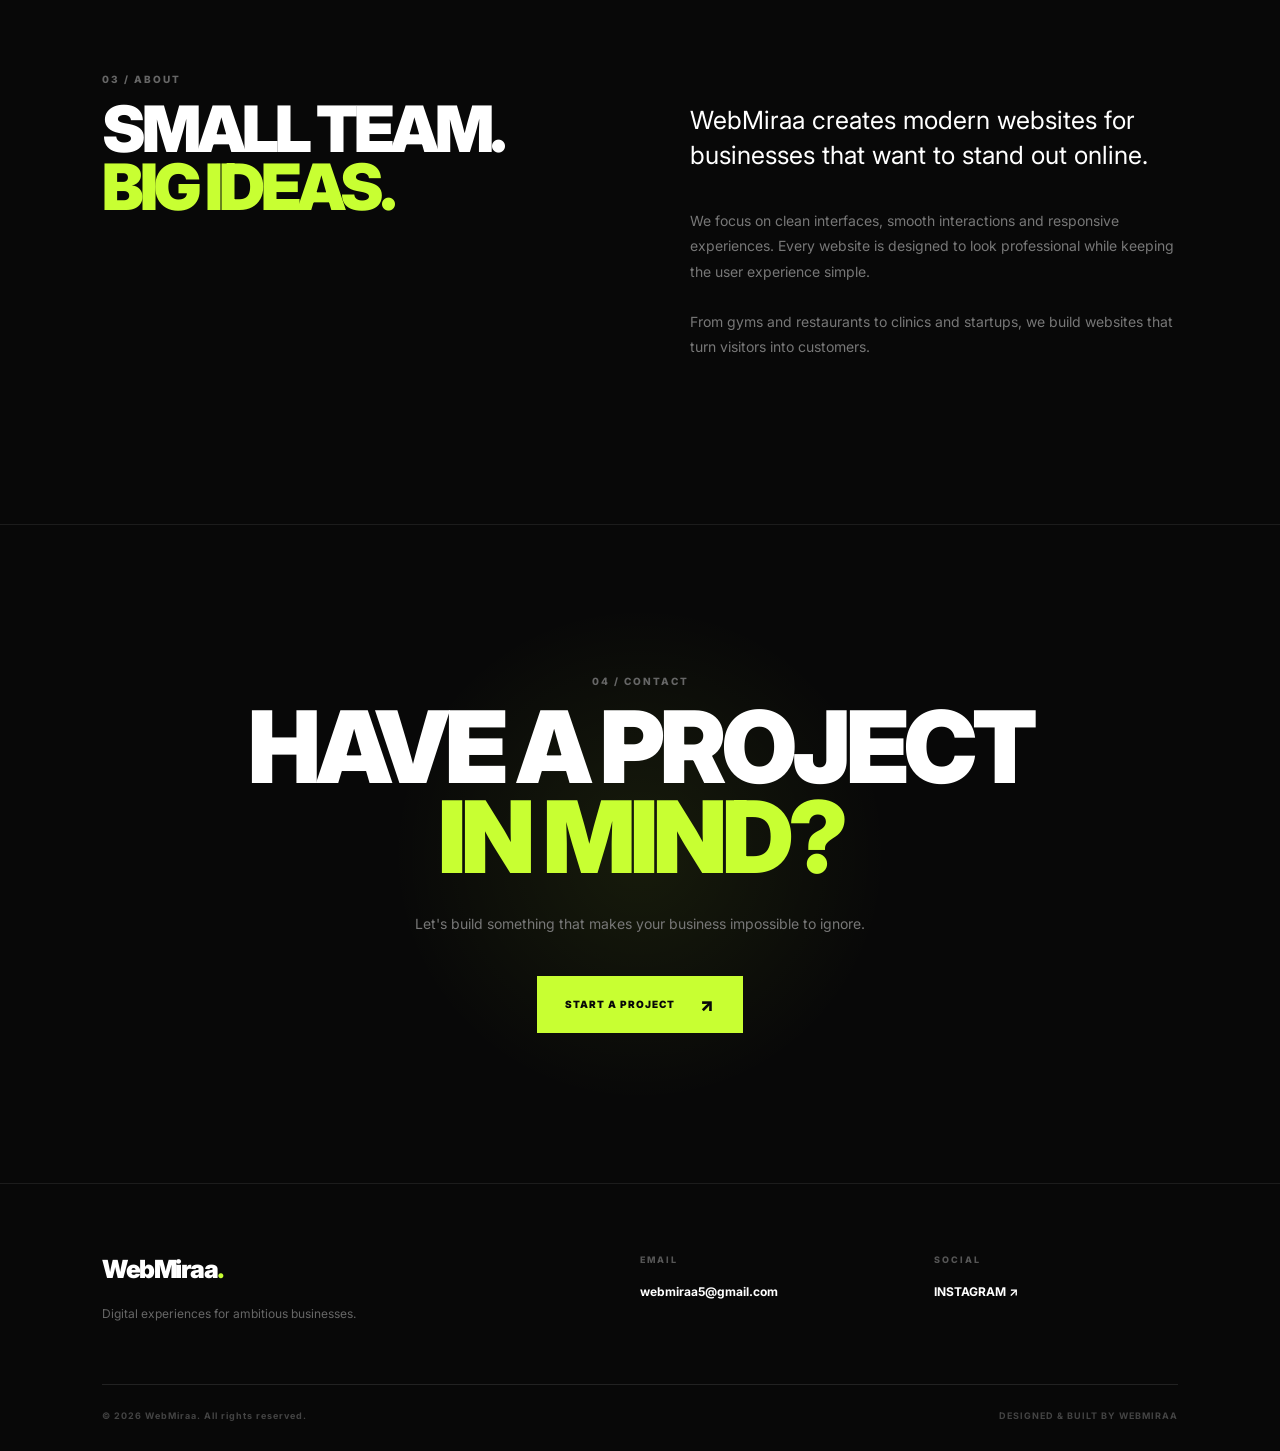
==== commit 985cb0d8: "Update index.html" ====
--- a/index.html
+++ b/index.html
@@ -16,7 +16,7 @@
 
 <body>
 
-    <!-- ================= NAVBAR ================= -->
+<!-- 1    ================= NAVBAR ================= -->
 
     <header class="navbar">
         <div class="nav-container">
@@ -99,7 +99,7 @@
                     <div class="orb-inner">
                         W
                     </div>
-                </div>
+                </div> 
 
                 <div class="orbit orbit-one"></div>
                 <div class="orbit orbit-two"></div>
@@ -119,20 +119,7 @@
         </section>
 
 
-        <!-- ================= TRUST STRIP ================= -->
-
-        <section class="trust-strip">
-
-            <div>FITNESS</div>
-            <div>HOSPITALITY</div>
-            <div>HEALTHCARE</div>
-            <div>STARTUPS</div>
-            <div>BUSINESS</div>
-
-        </section>
-
-
-        <!-- ================= PROJECTS ================= -->
+ <!-- ================= PROJECTS ================= -->
 
         <section class="projects section" id="projects">
 
@@ -338,11 +325,10 @@
                         ✦
                     </div>
 
-                    <h3>WEB DESIGN</h3>
+                    <h3>FRONTEND</h3>
 
                     <p>
-                        Clean, modern and conversion-focused designs
-                        built around your brand.
+                       Crafting beautiful, fast, and intuitive interfaces that engage you.
                     </p>
 
                 </div>
@@ -356,11 +342,10 @@
                         ◈
                     </div>
 
-                    <h3>WEB DEVELOPMENT</h3>
+                    <h3>BACKEND</h3>
 
                     <p>
-                        Fast and responsive websites that work smoothly
-                        across phones, tablets and desktops.
+                       Building secure, scalable, and rock-solid architecture to handle your business data.
                     </p>
 
                 </div>
@@ -466,7 +451,7 @@
                 impossible to ignore.
             </p>
 
-            <a href="https://mail.google.com/mail/?view=cm&fs=1&to=mayukhduta@gmail.com"
+            <a href="https://mail.google.com/mail/?view=cm&fs=1&to=webmiraa5@gmail.com"
                target="_blank"
                class="cta-button">
 
@@ -503,10 +488,11 @@
 
                 <span>EMAIL</span>
 
-                <a href="https://mail.google.com/mail/?view=cm&fs=1&to=mayukhduta@gmail.com"
+                <a href="https://mail.google.com/mail/?view=cm&fs=1&to=Id - webmiraa5@gmail.com 
+"
                    target="_blank">
 
-                    mayukhduta@gmail.com
+                    webmiraa5@gmail.com
 
                 </a>
 
@@ -545,4 +531,4 @@
 
 
 </body>
-</html>+</html>
